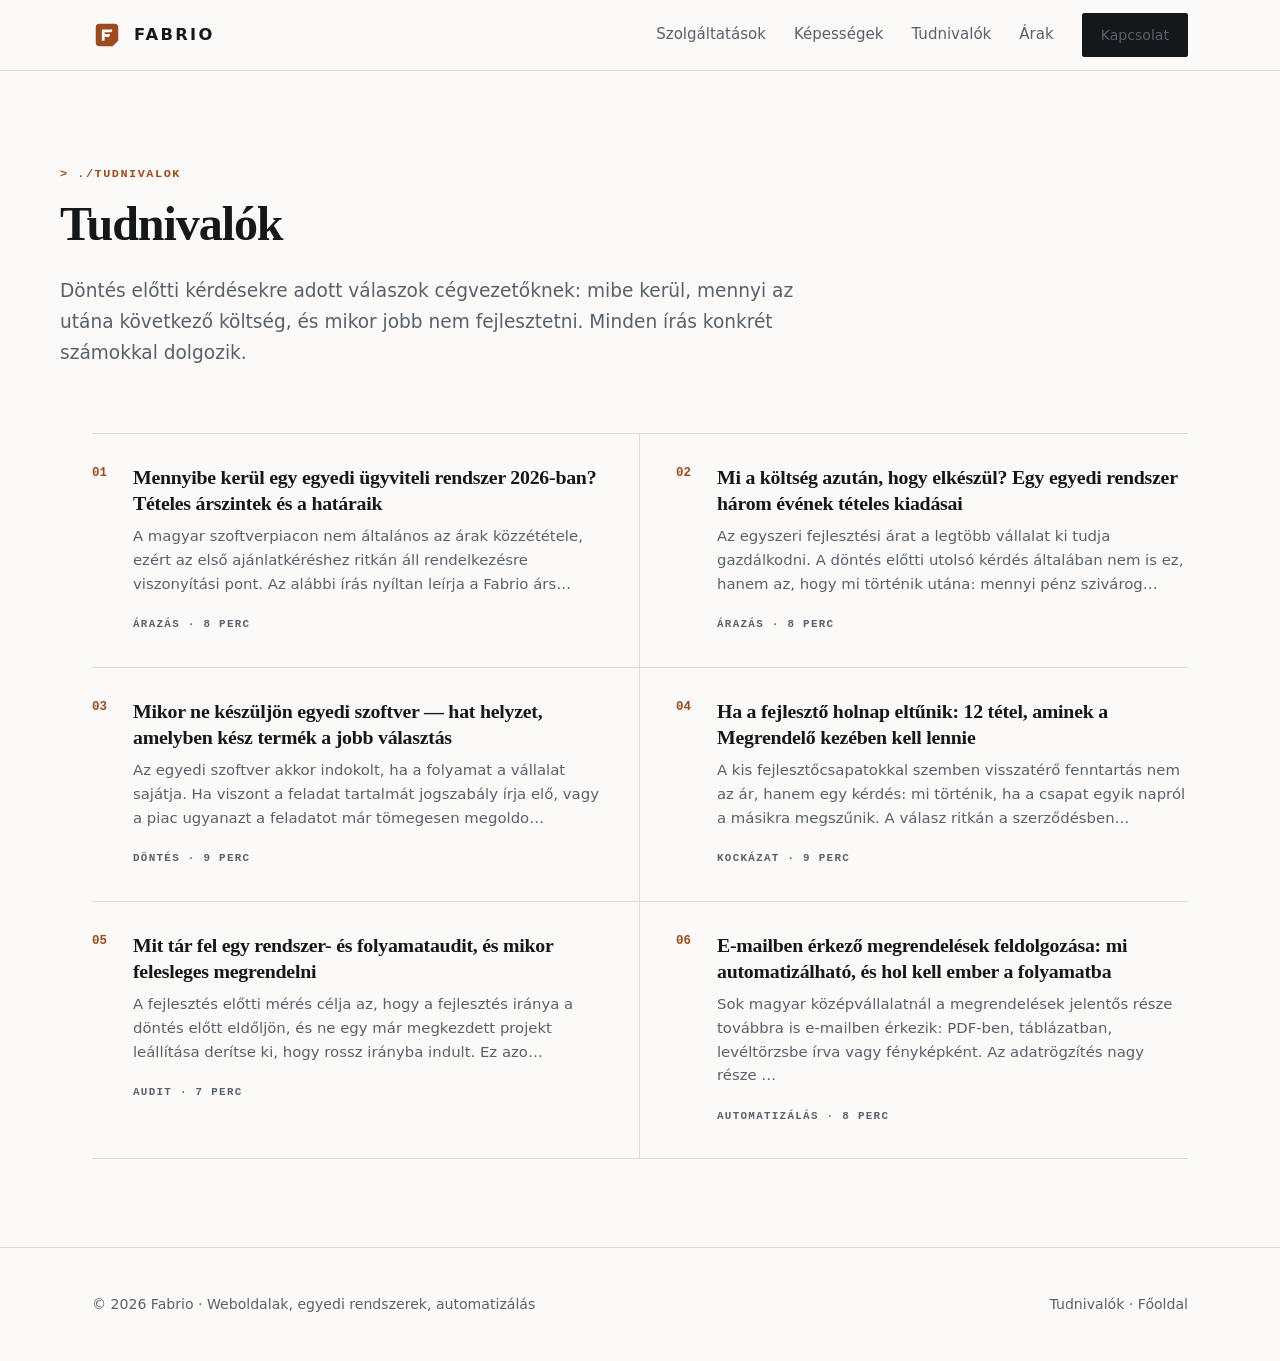
==== cikkek/index.html @ c20a2759 "Szakmai irasok -> Tudnivalok (nav, szekcio, listaoldal, 6 cikkoldal)" ====
<!doctype html>
<html lang="hu">
<head>
<meta charset="utf-8">
<meta name="viewport" content="width=device-width, initial-scale=1">
<meta name="robots" content="noindex, nofollow">
<title>Tudnivalók — Fabrio</title>
<meta name="description" content="Tudnivalók szoftverfejlesztésről cégvezetőknek: árszintek, üzemeltetési költség, mikor ne készüljön egyedi szoftver, felmérés, automatizálás.">
<link rel="stylesheet" href="cikk.css">
<link rel="icon" href="data:image/svg+xml,%3Csvg xmlns='http://www.w3.org/2000/svg' viewBox='0 0 64 64'%3E%3Cpath fill='%239C4A1E' fill-rule='evenodd' d='M16 8H48A8 8 0 0 1 56 16V44L44 56H16A8 8 0 0 1 8 48V16A8 8 0 0 1 16 8ZM21 20H43V23.6L40.6 26H27V30H38V33.6L35.6 36H27V44H21Z'/%3E%3C/svg%3E">
</head>
<body>
<a class="skip" href="#tartalom">Ugrás a tartalomra</a>
<header class="top">
  <div class="wrap tin">
    <a class="brand" href="../index.html"><svg class="mark" viewBox="0 0 64 64" aria-hidden="true"><path fill="#9C4A1E" fill-rule="evenodd" d="M16 8H48A8 8 0 0 1 56 16V44L44 56H16A8 8 0 0 1 8 48V16A8 8 0 0 1 16 8ZM21 20H43V23.6L40.6 26H27V30H38V33.6L35.6 36H27V44H21Z"/></svg><span class="bname">FABRIO</span></a>
    <nav class="navl">
      <a href="../index.html#szolgaltatasok">Szolgáltatások</a>
      <a href="../index.html#kepessegek">Képességek</a>
      <a href="index.html">Tudnivalók</a>
      <a href="../index.html#arak">Árak</a>
      <a class="btn" href="../index.html#kapcsolat">Kapcsolat</a>
    </nav>
  </div>
</header>
<main id="tartalom">
  <div class="wrap lhead">
    <div class="meta"><span>&gt; ./tudnivalok</span></div>
    <h1>Tudnivalók</h1>
    <p class="lede">Döntés előtti kérdésekre adott válaszok cégvezetőknek: mibe kerül, mennyi az utána következő költség, és mikor jobb nem fejlesztetni. Minden írás konkrét számokkal dolgozik.</p>
  </div>
  <div class="wrap"><div class="lgrid"><a class="lrow" href="egyedi-rendszer-ara.html"><span class="n">01</span><span><h2>Mennyibe kerül egy egyedi ügyviteli rendszer 2026-ban? Tételes árszintek és a határaik</h2><p>A magyar szoftverpiacon nem általános az árak közzététele, ezért az első ajánlatkéréshez ritkán áll rendelkezésre viszonyítási pont. Az alábbi írás nyíltan leírja a Fabrio árs…</p><span class="k">árazás · 8 perc</span></span></a><a class="lrow" href="uzemeltetesi-koltseg-tetelesen.html"><span class="n">02</span><span><h2>Mi a költség azután, hogy elkészül? Egy egyedi rendszer három évének tételes kiadásai</h2><p>Az egyszeri fejlesztési árat a legtöbb vállalat ki tudja gazdálkodni. A döntés előtti utolsó kérdés általában nem is ez, hanem az, hogy mi történik utána: mennyi pénz szivárog…</p><span class="k">árazás · 8 perc</span></span></a><a class="lrow" href="mikor-ne-keszuljon-egyedi-szoftver.html"><span class="n">03</span><span><h2>Mikor ne készüljön egyedi szoftver — hat helyzet, amelyben kész termék a jobb választás</h2><p>Az egyedi szoftver akkor indokolt, ha a folyamat a vállalat sajátja. Ha viszont a feladat tartalmát jogszabály írja elő, vagy a piac ugyanazt a feladatot már tömegesen megoldo…</p><span class="k">döntés · 9 perc</span></span></a><a class="lrow" href="atadando-hozzaferesek-listaja.html"><span class="n">04</span><span><h2>Ha a fejlesztő holnap eltűnik: 12 tétel, aminek a Megrendelő kezében kell lennie</h2><p>A kis fejlesztőcsapatokkal szemben visszatérő fenntartás nem az ár, hanem egy kérdés: mi történik, ha a csapat egyik napról a másikra megszűnik. A válasz ritkán a szerződésben…</p><span class="k">kockázat · 9 perc</span></span></a><a class="lrow" href="rendszer-es-folyamataudit-lepesei.html"><span class="n">05</span><span><h2>Mit tár fel egy rendszer- és folyamataudit, és mikor felesleges megrendelni</h2><p>A fejlesztés előtti mérés célja az, hogy a fejlesztés iránya a döntés előtt eldőljön, és ne egy már megkezdett projekt leállítása derítse ki, hogy rossz irányba indult. Ez azo…</p><span class="k">audit · 7 perc</span></span></a><a class="lrow" href="email-rendelesfeldolgozas-automatizalas.html"><span class="n">06</span><span><h2>E-mailben érkező megrendelések feldolgozása: mi automatizálható, és hol kell ember a folyamatba</h2><p>Sok magyar középvállalatnál a megrendelések jelentős része továbbra is e-mailben érkezik: PDF-ben, táblázatban, levéltörzsbe írva vagy fényképként. Az adatrögzítés nagy része …</p><span class="k">automatizálás · 8 perc</span></span></a></div></div>
</main>
<footer>
  <div class="wrap fin">
    <span>© 2026 Fabrio · Weboldalak, egyedi rendszerek, automatizálás</span>
    <span><a href="index.html">Tudnivalók</a> · <a href="../index.html">Főoldal</a></span>
  </div>
</footer>
</body>
</html>
---- cikkek/cikk.css ----
/* Fabrio — cikkoldalak stílusa. Ugyanaz a formanyelv, mint a főoldalon. */
:root{
  --paper:#FBFAF8; --paper2:#F3F0EA; --line:#E2DCD2;
  --ink:#14181B; --ink2:#20262B;
  --slate:#58616B; --paperdim:#E8E4DE; --slatedim:#A7ADB4;
  --copper:#9C4A1E; --copper2:#7C3A17; --ember:#E0905F; --coppersoft:#F6EBE3;
  --patina:#2E6B60; --patinasoft:#E6EFEC;
  --focus:#B4551F;
  --serif:ui-serif,"Iowan Old Style","Palatino Linotype",Palatino,"Book Antiqua",Georgia,"Times New Roman",serif;
  --sans:system-ui,-apple-system,"Segoe UI Variable Text","Segoe UI",Roboto,"Helvetica Neue",Arial,sans-serif;
  --mono:ui-monospace,"Cascadia Mono","SF Mono","Segoe UI Mono",Consolas,"Liberation Mono",monospace;
}
@media(prefers-color-scheme:dark){
  :root:not([data-theme="light"]){
    --paper:#14181B; --paper2:#1B2024; --line:#333B43;
    --ink:#E8E4DE; --slate:#A7ADB4; --copper:#E0905F; --copper2:#EFA878;
    --coppersoft:#241A14; --patina:#4E9C8C; --patinasoft:#16241F; --focus:#E0905F;
  }
  :root:not([data-theme="light"]) header.top{background:rgba(20,24,27,.93)}
}
*{margin:0;padding:0;box-sizing:border-box}
html{scroll-behavior:smooth;-webkit-text-size-adjust:100%}
body{background:var(--paper);color:var(--ink);font-family:var(--sans);
  font-size:17px;line-height:1.72;-webkit-font-smoothing:antialiased}
a{color:var(--copper)}
a:focus-visible,button:focus-visible{outline:2px solid var(--focus);outline-offset:2px;border-radius:2px}
.wrap{max-width:1160px;margin:0 auto;padding:0 32px}
.skip{position:absolute;left:-9999px}
.skip:focus{left:16px;top:12px;background:var(--ink);color:var(--paper);padding:10px 16px;z-index:99}

/* fejléc */
header.top{position:sticky;top:0;z-index:40;background:rgba(251,250,248,.93);
  backdrop-filter:blur(10px);border-bottom:1px solid var(--line)}
.tin{display:flex;align-items:center;justify-content:space-between;height:70px;gap:24px}
.brand{display:flex;align-items:center;gap:12px;text-decoration:none;color:inherit}
.mark{width:30px;height:30px;flex:none}
.bname{font:700 1.02rem/1 var(--sans);letter-spacing:.14em}
.navl{display:flex;gap:28px;align-items:center}
.navl a{color:var(--slate);text-decoration:none;font-size:.94rem;font-weight:500}
.navl a:hover{color:var(--ink)}
.navl .btn{padding:9px 18px;font-size:.88rem}
.btn{display:inline-block;background:var(--ink);color:var(--paper);text-decoration:none;
  padding:13px 26px;font-weight:600;font-size:.96rem;border:1px solid var(--ink);border-radius:2px}
.btn:hover{background:var(--copper);border-color:var(--copper)}
@media(max-width:820px){.navl a:not(.btn){display:none}}

/* cikkfej */
.chead{padding:64px 0 0;border-bottom:1px solid var(--line)}
.back{font:600 .8rem/1 var(--mono);color:var(--copper);text-decoration:none;letter-spacing:.04em}
.back:hover{text-decoration:underline}
.meta{display:flex;gap:14px;align-items:baseline;margin:26px 0 16px;
  font:600 .74rem/1 var(--mono);letter-spacing:.13em;text-transform:uppercase;color:var(--copper)}
.meta .dot{color:var(--line)}
.meta .rt{color:var(--slate);letter-spacing:.08em}
h1{font-family:var(--serif);font-weight:600;font-size:clamp(2rem,4.1vw,3rem);
  line-height:1.13;letter-spacing:-.022em;max-width:26ch}
.lede{font-size:1.16rem;color:var(--slate);max-width:64ch;margin:24px 0 56px;line-height:1.68}

/* törzs */
.body{display:grid;grid-template-columns:minmax(0,1fr) 250px;gap:72px;
  padding:60px 0 96px;align-items:start}
.art{max-width:70ch;min-width:0}
.art h2{font-family:var(--serif);font-weight:600;font-size:1.62rem;line-height:1.25;
  letter-spacing:-.015em;margin:52px 0 20px;scroll-margin-top:92px}
.art h2:first-child{margin-top:0}
.art p{margin-bottom:20px}
.art ul{list-style:none;margin:24px 0 28px;padding:0}
.art ul li{padding-left:26px;position:relative;margin-bottom:13px;color:var(--slate)}
.art ul li::before{content:"";position:absolute;left:0;top:.72em;width:11px;height:1px;background:var(--copper)}
.art table{width:100%;border-collapse:collapse;margin:28px 0 32px;font-size:.94rem}
.art th{text-align:left;font:600 .72rem/1.4 var(--mono);letter-spacing:.1em;text-transform:uppercase;
  color:var(--copper);padding:0 14px 11px 0;border-bottom:1px solid var(--line);vertical-align:bottom}
.art td{padding:13px 14px 13px 0;border-bottom:1px solid var(--line);color:var(--slate);vertical-align:top}
.art td:first-child{color:var(--ink);font-weight:600}
.tscroll{overflow-x:auto}
.zar{margin-top:52px;padding:28px 30px;background:var(--coppersoft);
  border-left:3px solid var(--copper);border-radius:2px}
.zar p{margin:0;color:var(--ink)}

/* oldalsáv */
.side{position:sticky;top:98px;font-size:.9rem}
.side h3{font:600 .72rem/1 var(--mono);letter-spacing:.13em;text-transform:uppercase;
  color:var(--slate);margin-bottom:16px}
.toc{list-style:none;border-left:1px solid var(--line)}
.toc a{display:block;padding:8px 0 8px 16px;color:var(--slate);text-decoration:none;
  line-height:1.45;border-left:2px solid transparent;margin-left:-1px}
.toc a:hover{color:var(--ink);border-left-color:var(--copper)}
@media(max-width:980px){
  .body{grid-template-columns:1fr;gap:0;padding-top:44px}
  .side{display:none}
}

/* további cikkek */
.more{background:var(--paper2);border-top:1px solid var(--line);padding:72px 0}
.more h2{font-family:var(--serif);font-weight:600;font-size:1.5rem;margin-bottom:28px}
.mgrid{display:grid;grid-template-columns:repeat(3,1fr);gap:22px}
.mcard{background:var(--paper);border:1px solid var(--line);border-radius:2px;
  padding:24px 22px;text-decoration:none;color:inherit;display:block;transition:border-color .16s}
.mcard:hover{border-color:var(--copper)}
.mcard .k{font:600 .68rem/1 var(--mono);letter-spacing:.12em;text-transform:uppercase;color:var(--copper)}
.mcard h3{font-size:1.02rem;margin:11px 0 8px;line-height:1.38;letter-spacing:-.01em}
.mcard p{font-size:.88rem;color:var(--slate);line-height:1.55}
@media(max-width:860px){.mgrid{grid-template-columns:1fr}}

/* lábléc */
footer{border-top:1px solid var(--line);padding:44px 0;color:var(--slate);font-size:.88rem}
.fin{display:flex;justify-content:space-between;gap:24px;flex-wrap:wrap;align-items:center}
footer a{color:var(--slate);text-decoration:none}
footer a:hover{color:var(--ink)}

/* listaoldal */
.lhead{padding:72px 0 8px}
.lgrid{display:grid;grid-template-columns:repeat(2,1fr);gap:0;padding-bottom:88px;border-top:1px solid var(--line)}
.lrow{display:grid;grid-template-columns:auto 1fr;gap:26px;padding:30px 0;
  border-bottom:1px solid var(--line);text-decoration:none;color:inherit;align-items:start}
.lrow:nth-child(odd){padding-right:36px;border-right:1px solid var(--line)}
.lrow:nth-child(even){padding-left:36px}
.lrow .n{font:600 .78rem/1.6 var(--mono);color:var(--copper)}
.lrow h2{font-family:var(--serif);font-weight:600;font-size:1.24rem;line-height:1.32;
  letter-spacing:-.012em;margin-bottom:9px}
.lrow:hover h2{color:var(--copper)}
.lrow p{font-size:.93rem;color:var(--slate);line-height:1.6;margin-bottom:11px}
.lrow .k{font:600 .68rem/1 var(--mono);letter-spacing:.12em;text-transform:uppercase;color:var(--slate)}
@media(max-width:900px){
  .lgrid{grid-template-columns:1fr}
  .lrow:nth-child(odd){padding-right:0;border-right:0}
  .lrow:nth-child(even){padding-left:0}
}
@media(max-width:560px){
  .wrap{padding:0 20px}
  .body{padding-bottom:64px}
  .art h2{font-size:1.42rem;margin-top:40px}
}
@media(prefers-reduced-motion:reduce){html{scroll-behavior:auto}*{transition:none!important}}
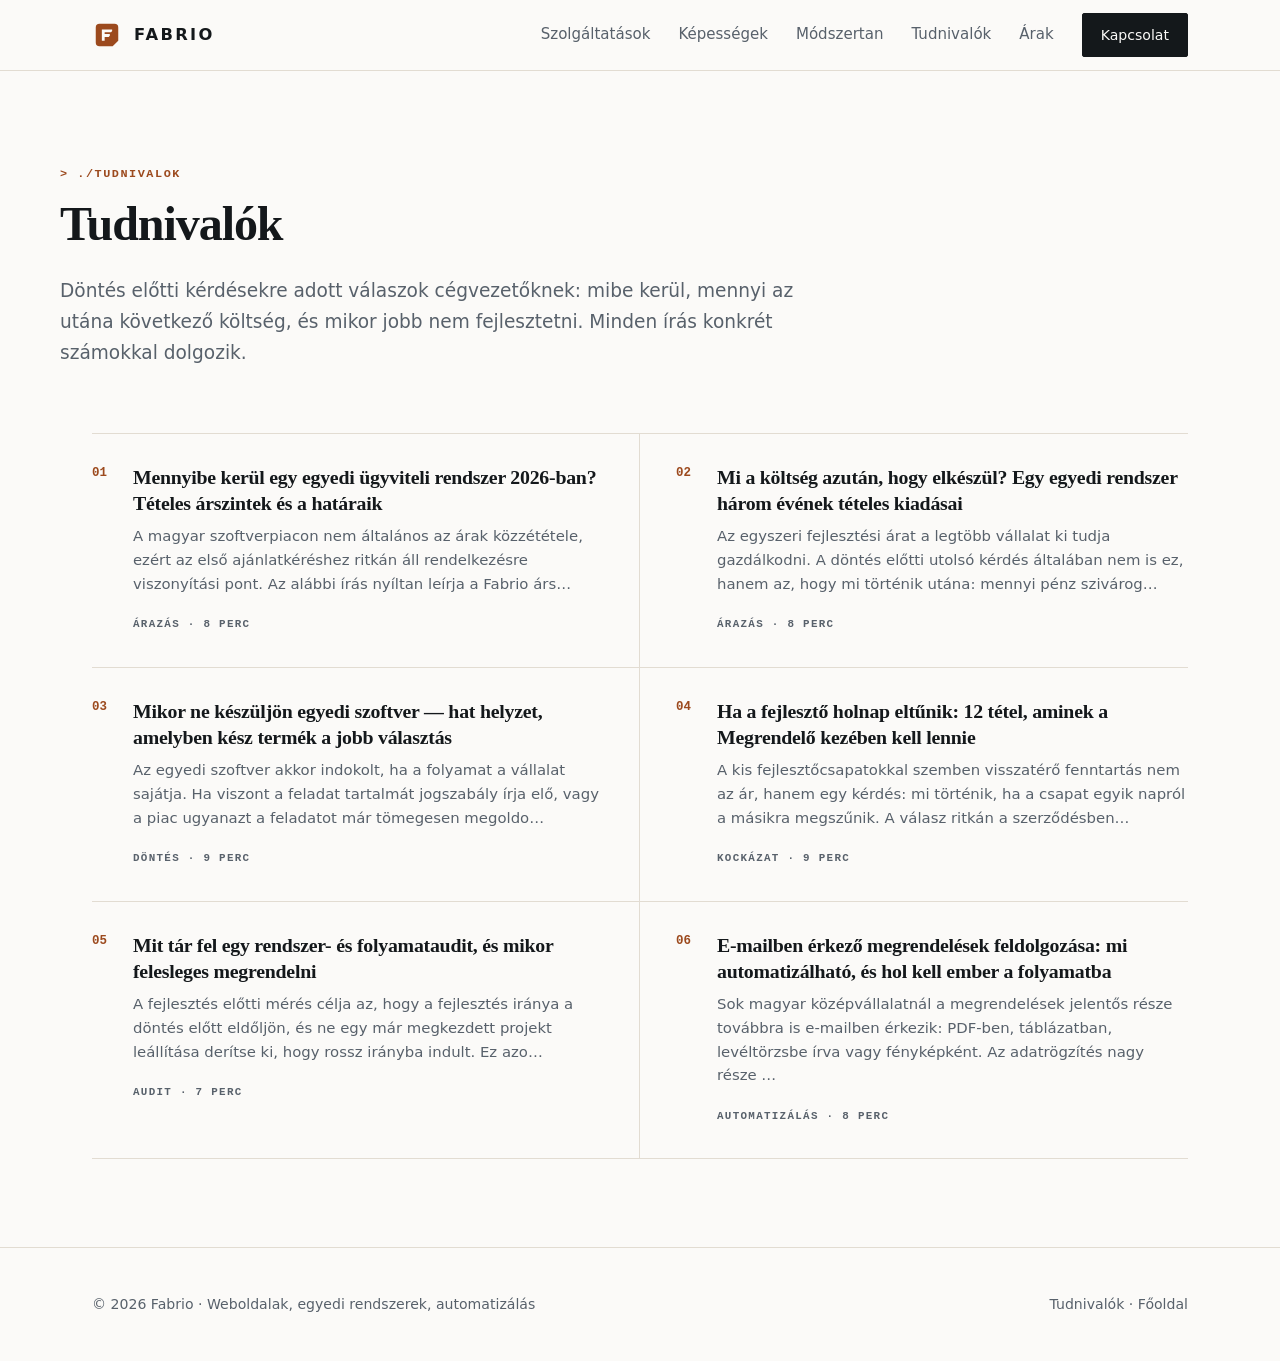
==== commit 77de093f: "Teljes atvizsgalas es hibajavitas JAVITOTT HIBAK 1) Kapcsolat-gomb a cikkoldalakon: a .navl a{color:" ====
--- a/cikkek/index.html
+++ b/cikkek/index.html
@@ -1,10 +1,16 @@
 <!doctype html>
 <html lang="hu">
 <head>
+<script>document.documentElement.className+=' janim';</script>
 <meta charset="utf-8">
 <meta name="viewport" content="width=device-width, initial-scale=1">
 <meta name="robots" content="noindex, nofollow">
 <title>Tudnivalók — Fabrio</title>
+<meta property="og:type" content="website">
+<meta property="og:title" content="Tudnivalók — Fabrio">
+<meta property="og:locale" content="hu_HU">
+<meta property="og:image" content="https://lomposlajos.github.io/fabrio-web/megosztas.png">
+<meta name="twitter:card" content="summary_large_image">
 <meta name="description" content="Tudnivalók szoftverfejlesztésről cégvezetőknek: árszintek, üzemeltetési költség, mikor ne készüljön egyedi szoftver, felmérés, automatizálás.">
 <link rel="stylesheet" href="cikk.css">
 <link rel="icon" href="data:image/svg+xml,%3Csvg xmlns='http://www.w3.org/2000/svg' viewBox='0 0 64 64'%3E%3Cpath fill='%239C4A1E' fill-rule='evenodd' d='M16 8H48A8 8 0 0 1 56 16V44L44 56H16A8 8 0 0 1 8 48V16A8 8 0 0 1 16 8ZM21 20H43V23.6L40.6 26H27V30H38V33.6L35.6 36H27V44H21Z'/%3E%3C/svg%3E">
@@ -14,9 +20,15 @@
 <header class="top">
   <div class="wrap tin">
     <a class="brand" href="../index.html"><svg class="mark" viewBox="0 0 64 64" aria-hidden="true"><path fill="#9C4A1E" fill-rule="evenodd" d="M16 8H48A8 8 0 0 1 56 16V44L44 56H16A8 8 0 0 1 8 48V16A8 8 0 0 1 16 8ZM21 20H43V23.6L40.6 26H27V30H38V33.6L35.6 36H27V44H21Z"/></svg><span class="bname">FABRIO</span></a>
-    <nav class="navl">
+    <button class="menugomb" id="menugomb" type="button"
+            aria-expanded="false" aria-controls="fomenu" aria-label="Menü megnyitása">
+      <svg class="h" viewBox="0 0 24 24" aria-hidden="true"><path d="M4 7h16M4 12h16M4 17h16"/></svg>
+      <svg class="x" viewBox="0 0 24 24" aria-hidden="true"><path d="M6 6l12 12M18 6L6 18"/></svg>
+    </button>
+    <nav class="navl" id="fomenu">
       <a href="../index.html#szolgaltatasok">Szolgáltatások</a>
       <a href="../index.html#kepessegek">Képességek</a>
+      <a href="../index.html#folyamat">Módszertan</a>
       <a href="index.html">Tudnivalók</a>
       <a href="../index.html#arak">Árak</a>
       <a class="btn" href="../index.html#kapcsolat">Kapcsolat</a>
@@ -37,5 +49,20 @@
     <span><a href="index.html">Tudnivalók</a> · <a href="../index.html">Főoldal</a></span>
   </div>
 </footer>
+<script>
+(function(){
+  var g=document.getElementById('menugomb'), n=document.getElementById('fomenu');
+  if(!g||!n) return;
+  function allit(ny){ n.classList.toggle('nyit',ny); g.setAttribute('aria-expanded',ny?'true':'false');
+    g.setAttribute('aria-label',ny?'Menü bezárása':'Menü megnyitása'); }
+  g.addEventListener('click',function(e){ e.stopPropagation(); allit(!n.classList.contains('nyit')); });
+  n.addEventListener('click',function(e){ if(e.target.closest('a')) allit(false); });
+  document.addEventListener('click',function(e){
+    if(n.classList.contains('nyit') && !n.contains(e.target) && !g.contains(e.target)) allit(false); });
+  document.addEventListener('keydown',function(e){
+    if(e.key==='Escape' && n.classList.contains('nyit')){ allit(false); g.focus(); } });
+  addEventListener('resize',function(){ if(innerWidth>1020) allit(false); });
+})();
+</script>
 </body>
 </html>
--- a/cikkek/cikk.css
+++ b/cikkek/cikk.css
@@ -17,6 +17,10 @@
     --coppersoft:#241A14; --patina:#4E9C8C; --patinasoft:#16241F; --focus:#E0905F;
   }
   :root:not([data-theme="light"]) header.top{background:rgba(20,24,27,.93)}
+  :root:not([data-theme="light"]) .btn,
+  :root:not([data-theme="light"]) .navl .btn{background:var(--ink);color:#14181B;border-color:var(--ink)}
+  :root:not([data-theme="light"]) .btn:hover,
+  :root:not([data-theme="light"]) .navl .btn:hover{background:var(--copper);border-color:var(--copper);color:#14181B}
 }
 *{margin:0;padding:0;box-sizing:border-box}
 html{scroll-behavior:smooth;-webkit-text-size-adjust:100%}
@@ -38,11 +42,40 @@
 .navl{display:flex;gap:28px;align-items:center}
 .navl a{color:var(--slate);text-decoration:none;font-size:.94rem;font-weight:500}
 .navl a:hover{color:var(--ink)}
-.navl .btn{padding:9px 18px;font-size:.88rem}
+/* A .navl a{color:slate} specifikusabb volt a .btn{color:paper}-nel, ezert a
+   gomb szovege szurke lett a sotet kitoltesen (2,84:1). Explicit felulirás. */
+.navl .btn{padding:9px 18px;font-size:.88rem;color:var(--paper)}
+.navl .btn:hover{color:var(--paper);background:var(--copper);border-color:var(--copper)}
 .btn{display:inline-block;background:var(--ink);color:var(--paper);text-decoration:none;
   padding:13px 26px;font-weight:600;font-size:.96rem;border:1px solid var(--ink);border-radius:2px}
 .btn:hover{background:var(--copper);border-color:var(--copper)}
-@media(max-width:820px){.navl a:not(.btn){display:none}}
+/* ---- mobil navigacio ----
+   Korabban 820px alatt a menupontok eltuntek, es semmi nem lepett a helyukbe:
+   telefonon nem lehetett navigalni. Progressziv fejlesztes: a gomb csak akkor
+   jelenik meg, ha a .janim osztaly beallt (fejlec-szkript). */
+.menugomb{display:none;background:none;border:1px solid var(--line);color:var(--ink);
+  width:44px;height:44px;place-items:center;cursor:pointer;padding:0;border-radius:2px}
+.menugomb:hover{border-color:var(--copper);color:var(--copper)}
+.menugomb svg{width:20px;height:20px;stroke:currentColor;fill:none;stroke-width:1.7;stroke-linecap:round}
+.menugomb .x{display:none}
+.menugomb[aria-expanded="true"] .x{display:block}
+.menugomb[aria-expanded="true"] .h{display:none}
+@media(max-width:1020px){
+  .janim .menugomb{display:grid}
+  .navl{flex-wrap:wrap;gap:12px 18px;justify-content:flex-end}
+  .janim .navl{
+    position:absolute;top:100%;left:0;right:0;flex-direction:column;align-items:stretch;
+    gap:0;padding:6px 0 12px;background:var(--paper);border-bottom:1px solid var(--line);
+    box-shadow:0 18px 38px -22px rgba(20,24,27,.3);max-height:calc(100vh - 76px);overflow-y:auto;
+    opacity:0;visibility:hidden;transform:translateY(-6px);
+    transition:opacity .18s ease,transform .18s ease,visibility .18s}
+  .janim .navl.nyit{opacity:1;visibility:visible;transform:none}
+  .janim .navl a{padding:14px 24px;font-size:1.02rem;border-bottom:1px solid var(--line)}
+  .janim .navl a:last-of-type{border-bottom:0}
+  .janim .navl .btn{margin:14px 24px 2px;text-align:center;border-bottom:0}
+  header.top .tin{position:relative}
+}
+@media(prefers-reduced-motion:reduce){.janim .navl{transition:none}}
 
 /* cikkfej */
 .chead{padding:64px 0 0;border-bottom:1px solid var(--line)}
@@ -132,3 +165,21 @@
   .art h2{font-size:1.42rem;margin-top:40px}
 }
 @media(prefers-reduced-motion:reduce){html{scroll-behavior:auto}*{transition:none!important}}
+
+/* ===== NYOMTATAS ================================================ */
+@media print{
+  header.top,.menugomb,.more,.side{display:none!important}
+  body{background:#fff;color:#000;font-size:11pt;line-height:1.5}
+  .wrap{max-width:none;padding:0 12mm}
+  .chead{padding:6mm 0 0;border-bottom:1pt solid #ccc}
+  .body{display:block;padding:8mm 0}
+  .art{max-width:none}
+  h1{font-size:22pt}
+  .lede{font-size:12pt;color:#333;margin-bottom:8mm}
+  .art h2{font-size:14pt;break-after:avoid;margin-top:8mm}
+  .art p,.art li{color:#000}
+  .art table,.art ul,.zar{break-inside:avoid}
+  .zar{background:#f5f5f5!important;border-left:2pt solid #999}
+  .back,.meta{display:none}
+  footer{border-top:1pt solid #ccc;font-size:9pt}
+}
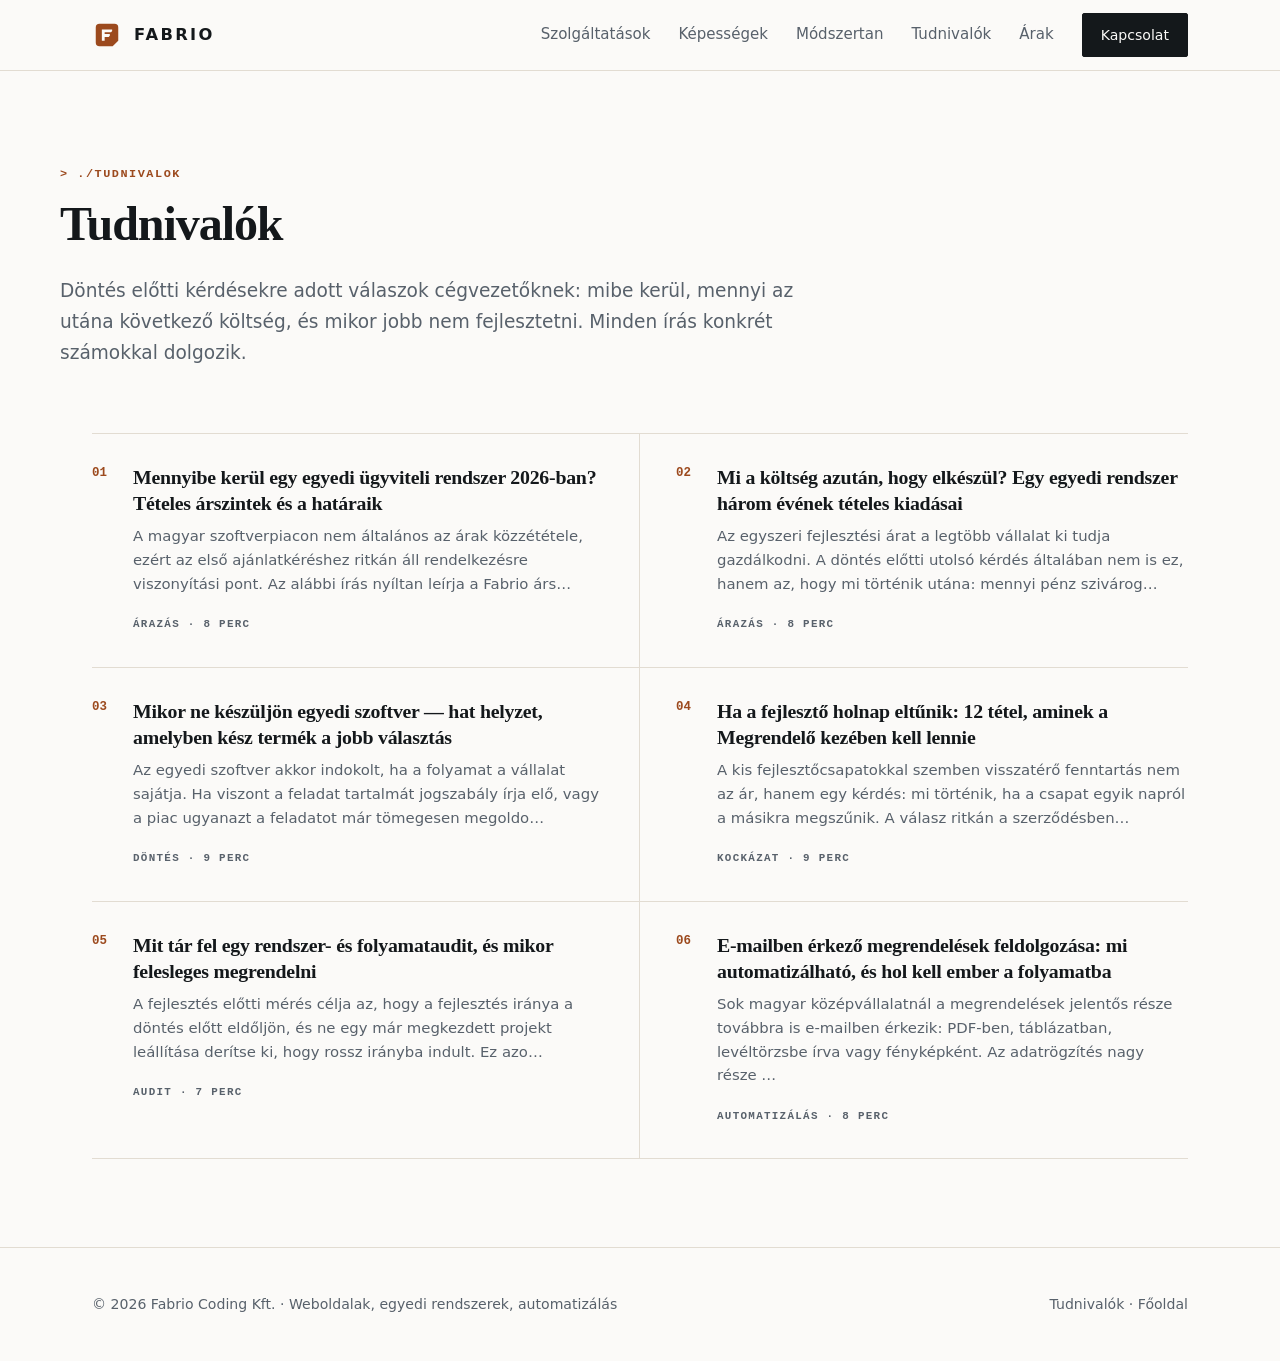
==== commit a5cffb81: "Ceges e-mail cim a lapon, halott CTA javitva - info@fabrio.hu bekotve: hero alatti zaro CTA (mailto " ====
--- a/cikkek/index.html
+++ b/cikkek/index.html
@@ -9,6 +9,7 @@
 <meta property="og:type" content="website">
 <meta property="og:title" content="Tudnivalók — Fabrio">
 <meta property="og:locale" content="hu_HU">
+<meta property="og:url" content="https://lomposlajos.github.io/fabrio-web/cikkek/">
 <meta property="og:image" content="https://lomposlajos.github.io/fabrio-web/megosztas.png">
 <meta name="twitter:card" content="summary_large_image">
 <meta name="description" content="Tudnivalók szoftverfejlesztésről cégvezetőknek: árszintek, üzemeltetési költség, mikor ne készüljön egyedi szoftver, felmérés, automatizálás.">
@@ -45,7 +46,7 @@
 </main>
 <footer>
   <div class="wrap fin">
-    <span>© 2026 Fabrio · Weboldalak, egyedi rendszerek, automatizálás</span>
+    <span>© 2026 Fabrio Coding Kft. · Weboldalak, egyedi rendszerek, automatizálás</span>
     <span><a href="index.html">Tudnivalók</a> · <a href="../index.html">Főoldal</a></span>
   </div>
 </footer>
--- a/cikkek/cikk.css
+++ b/cikkek/cikk.css
@@ -98,8 +98,11 @@
 .art h2:first-child{margin-top:0}
 .art p{margin-bottom:20px}
 .art ul{list-style:none;margin:24px 0 28px;padding:0}
-.art ul li{padding-left:26px;position:relative;margin-bottom:13px;color:var(--slate)}
-.art ul li::before{content:"";position:absolute;left:0;top:.72em;width:11px;height:1px;background:var(--copper)}
+/* Egyseges jelolo a fooldallal: pontos negyzet, flex-igazitassal.
+   A korabbi 11px-es, 1px magas vonalka mereteben es magassagaban is
+   eltert a tobbi listatol, es kepernyosuruségtol fuggoen valtozott. */
+.art ul li{display:flex;gap:11px;margin-bottom:13px;color:var(--slate)}
+.art ul li::before{content:"";flex:none;width:4px;height:4px;margin-top:.62em;background:var(--copper)}
 .art table{width:100%;border-collapse:collapse;margin:28px 0 32px;font-size:.94rem}
 .art th{text-align:left;font:600 .72rem/1.4 var(--mono);letter-spacing:.1em;text-transform:uppercase;
   color:var(--copper);padding:0 14px 11px 0;border-bottom:1px solid var(--line);vertical-align:bottom}
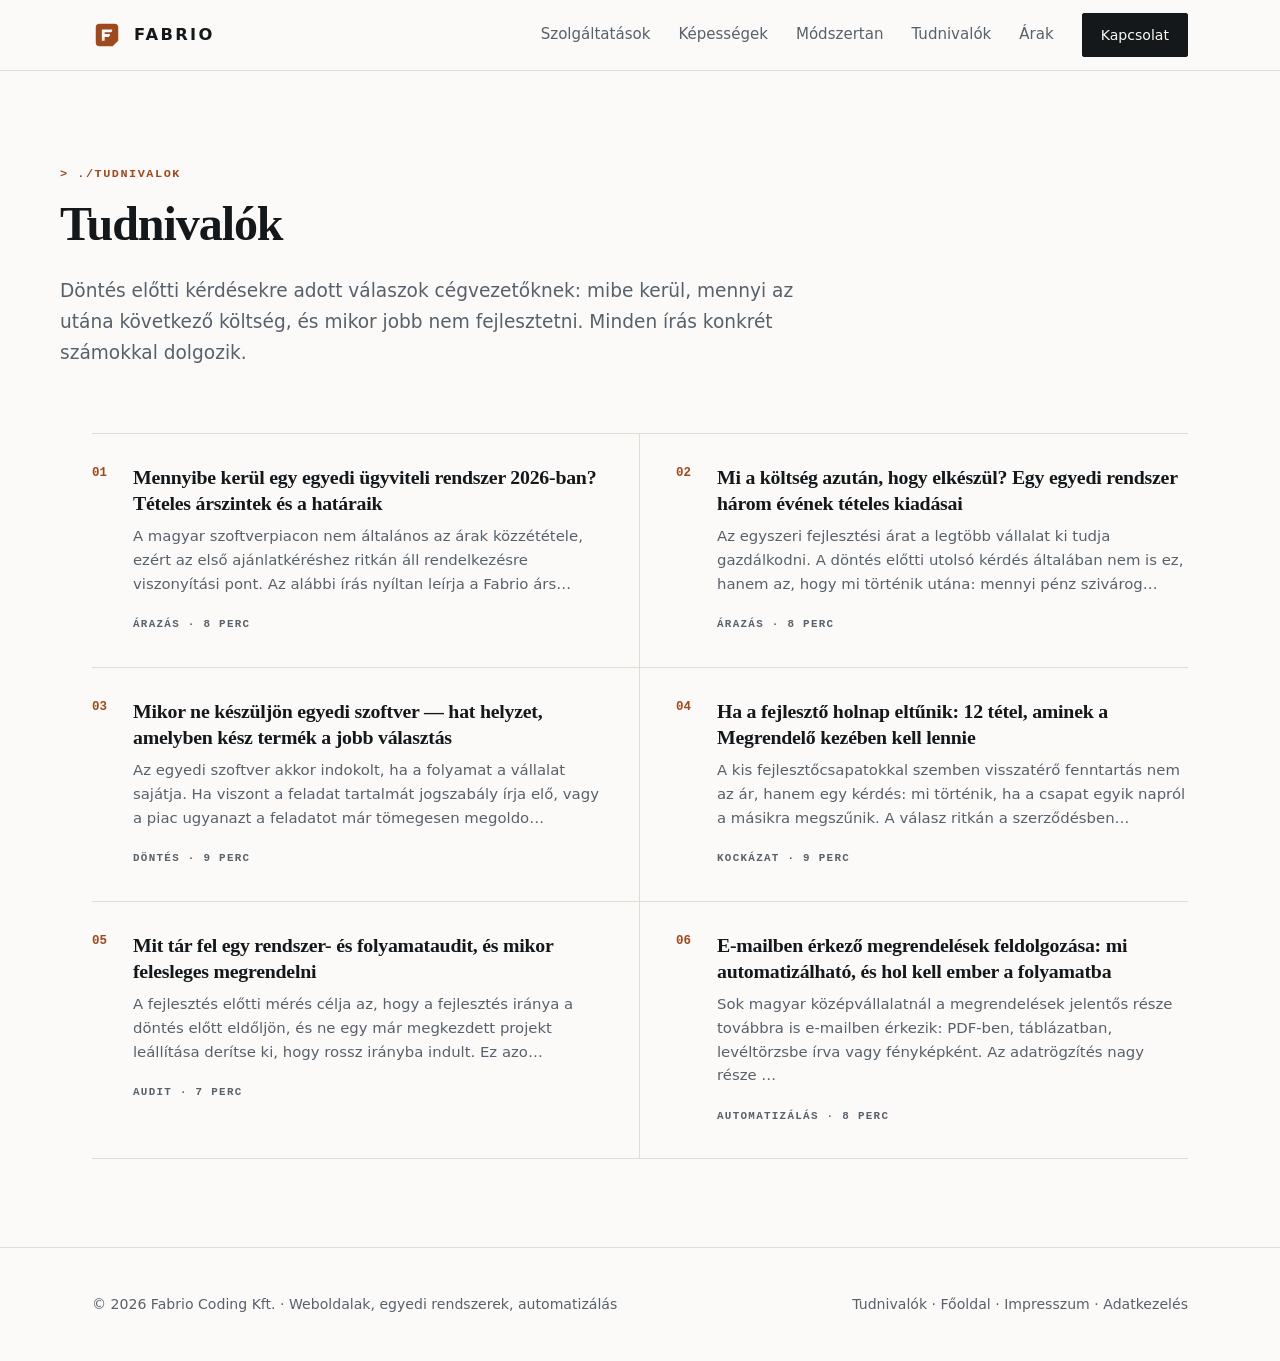
==== commit ee106bf2: "Impresszum + adatkezelesi tajekoztato, noindex leveve - impresszum.html: Ekertv. 4. § szerinti szolg" ====
--- a/cikkek/index.html
+++ b/cikkek/index.html
@@ -4,13 +4,13 @@
 <script>document.documentElement.className+=' janim';</script>
 <meta charset="utf-8">
 <meta name="viewport" content="width=device-width, initial-scale=1">
-<meta name="robots" content="noindex, nofollow">
 <title>Tudnivalók — Fabrio</title>
+<link rel="canonical" href="https://fabrio.hu/cikkek/">
 <meta property="og:type" content="website">
 <meta property="og:title" content="Tudnivalók — Fabrio">
 <meta property="og:locale" content="hu_HU">
-<meta property="og:url" content="https://lomposlajos.github.io/fabrio-web/cikkek/">
-<meta property="og:image" content="https://lomposlajos.github.io/fabrio-web/megosztas.png">
+<meta property="og:url" content="https://fabrio.hu/cikkek/">
+<meta property="og:image" content="https://fabrio.hu/megosztas.png">
 <meta name="twitter:card" content="summary_large_image">
 <meta name="description" content="Tudnivalók szoftverfejlesztésről cégvezetőknek: árszintek, üzemeltetési költség, mikor ne készüljön egyedi szoftver, felmérés, automatizálás.">
 <link rel="stylesheet" href="cikk.css">
@@ -47,7 +47,7 @@
 <footer>
   <div class="wrap fin">
     <span>© 2026 Fabrio Coding Kft. · Weboldalak, egyedi rendszerek, automatizálás</span>
-    <span><a href="index.html">Tudnivalók</a> · <a href="../index.html">Főoldal</a></span>
+    <span><a href="index.html">Tudnivalók</a> · <a href="../index.html">Főoldal</a> · <a href="../impresszum.html">Impresszum</a> · <a href="../adatkezeles.html">Adatkezelés</a></span>
   </div>
 </footer>
 <script>
--- a/cikkek/cikk.css
+++ b/cikkek/cikk.css
@@ -93,6 +93,14 @@
 .body{display:grid;grid-template-columns:minmax(0,1fr) 250px;gap:72px;
   padding:60px 0 96px;align-items:start}
 .art{max-width:70ch;min-width:0}
+
+/* Jogi lapok (impresszum, adatkezeles): nincs oldalso tartalomjegyzek,
+   ezert egy hasab. A fuggoleges terkoz azonos a cikkekevel. */
+.jogi{padding:60px 0 96px}
+.jogi .art{max-width:74ch}
+.jogi .art table{margin:22px 0 34px}
+.jogi .art td:first-child{width:34%;white-space:normal}
+@media(max-width:560px){.jogi .art td:first-child{width:42%}}
 .art h2{font-family:var(--serif);font-weight:600;font-size:1.62rem;line-height:1.25;
   letter-spacing:-.015em;margin:52px 0 20px;scroll-margin-top:92px}
 .art h2:first-child{margin-top:0}
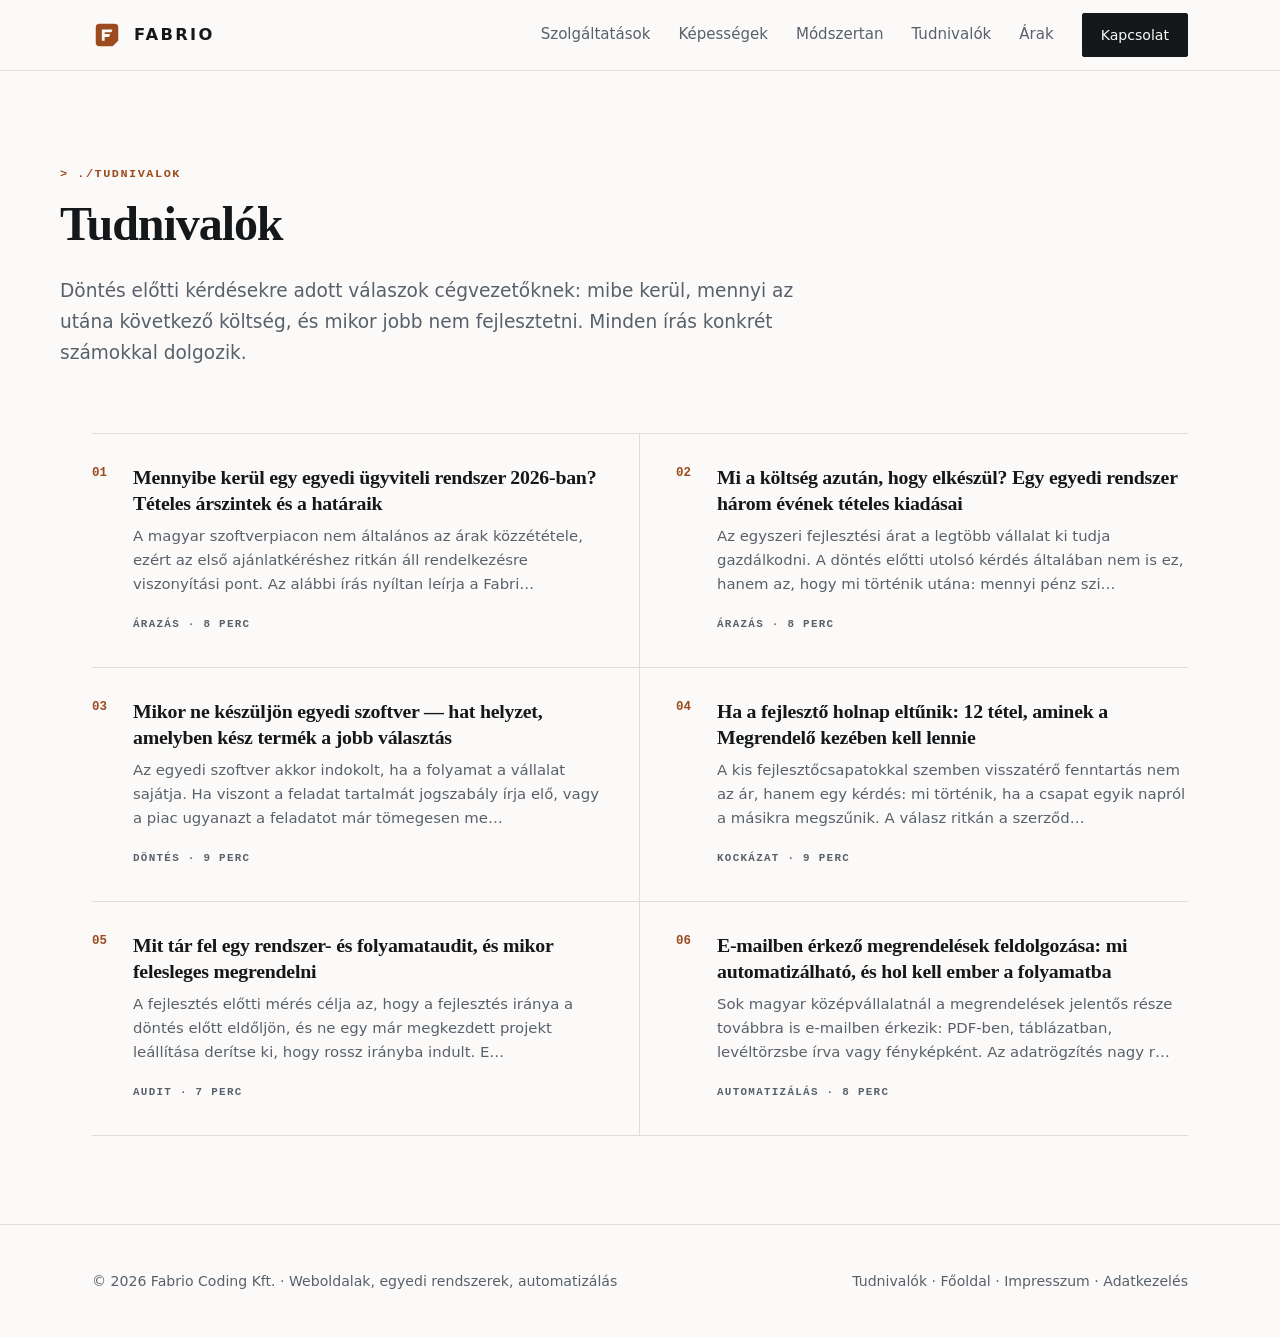
==== commit 3504fa1c: "Suti nelkuli hirdetes-koveto, masolhato e-mail cim, kapcsolati sav a cikkeken Elokeszites a Google A" ====
--- a/cikkek/index.html
+++ b/cikkek/index.html
@@ -6,15 +6,64 @@
 <meta name="viewport" content="width=device-width, initial-scale=1">
 <title>Tudnivalók — Fabrio</title>
 <link rel="canonical" href="https://fabrio.hu/cikkek/">
+<meta name="description" content="Döntés előtti kérdésekre adott válaszok cégvezetőknek: mibe kerül, mennyi az utána következő költség, és mikor jobb nem fejlesztetni. Minden írás konkrét számokkal dolgozik.">
 <meta property="og:type" content="website">
 <meta property="og:title" content="Tudnivalók — Fabrio">
+<meta property="og:description" content="Döntés előtti kérdésekre adott válaszok cégvezetőknek, konkrét számokkal.">
 <meta property="og:locale" content="hu_HU">
 <meta property="og:url" content="https://fabrio.hu/cikkek/">
 <meta property="og:image" content="https://fabrio.hu/megosztas.png">
+<meta property="og:image:width" content="1200">
+<meta property="og:image:height" content="630">
 <meta name="twitter:card" content="summary_large_image">
-<meta name="description" content="Tudnivalók szoftverfejlesztésről cégvezetőknek: árszintek, üzemeltetési költség, mikor ne készüljön egyedi szoftver, felmérés, automatizálás.">
+<meta name="twitter:image" content="https://fabrio.hu/megosztas.png">
 <link rel="stylesheet" href="cikk.css">
 <link rel="icon" href="data:image/svg+xml,%3Csvg xmlns='http://www.w3.org/2000/svg' viewBox='0 0 64 64'%3E%3Cpath fill='%239C4A1E' fill-rule='evenodd' d='M16 8H48A8 8 0 0 1 56 16V44L44 56H16A8 8 0 0 1 8 48V16A8 8 0 0 1 16 8ZM21 20H43V23.6L40.6 26H27V30H38V33.6L35.6 36H27V44H21Z'/%3E%3C/svg%3E">
+<script type="application/ld+json">
+{
+  "@context": "https://schema.org",
+  "@type": "ItemList",
+  "name": "Tudnivalók — szakmai írások",
+  "itemListElement": [
+    {
+      "@type": "ListItem",
+      "position": 1,
+      "url": "https://fabrio.hu/cikkek/egyedi-rendszer-ara.html",
+      "name": "Mennyibe kerül egy egyedi ügyviteli rendszer 2026-ban? Tételes árszintek és a határaik"
+    },
+    {
+      "@type": "ListItem",
+      "position": 2,
+      "url": "https://fabrio.hu/cikkek/uzemeltetesi-koltseg-tetelesen.html",
+      "name": "Mi a költség azután, hogy elkészül? Egy egyedi rendszer három évének tételes kiadásai"
+    },
+    {
+      "@type": "ListItem",
+      "position": 3,
+      "url": "https://fabrio.hu/cikkek/mikor-ne-keszuljon-egyedi-szoftver.html",
+      "name": "Mikor ne készüljön egyedi szoftver — hat helyzet, amelyben kész termék a jobb választás"
+    },
+    {
+      "@type": "ListItem",
+      "position": 4,
+      "url": "https://fabrio.hu/cikkek/atadando-hozzaferesek-listaja.html",
+      "name": "Ha a fejlesztő holnap eltűnik: 12 tétel, aminek a Megrendelő kezében kell lennie"
+    },
+    {
+      "@type": "ListItem",
+      "position": 5,
+      "url": "https://fabrio.hu/cikkek/rendszer-es-folyamataudit-lepesei.html",
+      "name": "Mit tár fel egy rendszer- és folyamataudit, és mikor felesleges megrendelni"
+    },
+    {
+      "@type": "ListItem",
+      "position": 6,
+      "url": "https://fabrio.hu/cikkek/email-rendelesfeldolgozas-automatizalas.html",
+      "name": "E-mailben érkező megrendelések feldolgozása: mi automatizálható, és hol kell ember a folyamatba"
+    }
+  ]
+}
+</script>
 </head>
 <body>
 <a class="skip" href="#tartalom">Ugrás a tartalomra</a>
@@ -42,8 +91,34 @@
     <h1>Tudnivalók</h1>
     <p class="lede">Döntés előtti kérdésekre adott válaszok cégvezetőknek: mibe kerül, mennyi az utána következő költség, és mikor jobb nem fejlesztetni. Minden írás konkrét számokkal dolgozik.</p>
   </div>
-  <div class="wrap"><div class="lgrid"><a class="lrow" href="egyedi-rendszer-ara.html"><span class="n">01</span><span><h2>Mennyibe kerül egy egyedi ügyviteli rendszer 2026-ban? Tételes árszintek és a határaik</h2><p>A magyar szoftverpiacon nem általános az árak közzététele, ezért az első ajánlatkéréshez ritkán áll rendelkezésre viszonyítási pont. Az alábbi írás nyíltan leírja a Fabrio árs…</p><span class="k">árazás · 8 perc</span></span></a><a class="lrow" href="uzemeltetesi-koltseg-tetelesen.html"><span class="n">02</span><span><h2>Mi a költség azután, hogy elkészül? Egy egyedi rendszer három évének tételes kiadásai</h2><p>Az egyszeri fejlesztési árat a legtöbb vállalat ki tudja gazdálkodni. A döntés előtti utolsó kérdés általában nem is ez, hanem az, hogy mi történik utána: mennyi pénz szivárog…</p><span class="k">árazás · 8 perc</span></span></a><a class="lrow" href="mikor-ne-keszuljon-egyedi-szoftver.html"><span class="n">03</span><span><h2>Mikor ne készüljön egyedi szoftver — hat helyzet, amelyben kész termék a jobb választás</h2><p>Az egyedi szoftver akkor indokolt, ha a folyamat a vállalat sajátja. Ha viszont a feladat tartalmát jogszabály írja elő, vagy a piac ugyanazt a feladatot már tömegesen megoldo…</p><span class="k">döntés · 9 perc</span></span></a><a class="lrow" href="atadando-hozzaferesek-listaja.html"><span class="n">04</span><span><h2>Ha a fejlesztő holnap eltűnik: 12 tétel, aminek a Megrendelő kezében kell lennie</h2><p>A kis fejlesztőcsapatokkal szemben visszatérő fenntartás nem az ár, hanem egy kérdés: mi történik, ha a csapat egyik napról a másikra megszűnik. A válasz ritkán a szerződésben…</p><span class="k">kockázat · 9 perc</span></span></a><a class="lrow" href="rendszer-es-folyamataudit-lepesei.html"><span class="n">05</span><span><h2>Mit tár fel egy rendszer- és folyamataudit, és mikor felesleges megrendelni</h2><p>A fejlesztés előtti mérés célja az, hogy a fejlesztés iránya a döntés előtt eldőljön, és ne egy már megkezdett projekt leállítása derítse ki, hogy rossz irányba indult. Ez azo…</p><span class="k">audit · 7 perc</span></span></a><a class="lrow" href="email-rendelesfeldolgozas-automatizalas.html"><span class="n">06</span><span><h2>E-mailben érkező megrendelések feldolgozása: mi automatizálható, és hol kell ember a folyamatba</h2><p>Sok magyar középvállalatnál a megrendelések jelentős része továbbra is e-mailben érkezik: PDF-ben, táblázatban, levéltörzsbe írva vagy fényképként. Az adatrögzítés nagy része …</p><span class="k">automatizálás · 8 perc</span></span></a></div></div>
+  <div class="wrap"><div class="lgrid"><a class="lrow" href="egyedi-rendszer-ara.html"><span class="n">01</span><span><h2>Mennyibe kerül egy egyedi ügyviteli rendszer 2026-ban? Tételes árszintek és a határaik</h2><p>A magyar szoftverpiacon nem általános az árak közzététele, ezért az első ajánlatkéréshez ritkán áll rendelkezésre viszonyítási pont. Az alábbi írás nyíltan leírja a Fabri…</p><span class="k">árazás · 8 perc</span></span></a><a class="lrow" href="uzemeltetesi-koltseg-tetelesen.html"><span class="n">02</span><span><h2>Mi a költség azután, hogy elkészül? Egy egyedi rendszer három évének tételes kiadásai</h2><p>Az egyszeri fejlesztési árat a legtöbb vállalat ki tudja gazdálkodni. A döntés előtti utolsó kérdés általában nem is ez, hanem az, hogy mi történik utána: mennyi pénz szi…</p><span class="k">árazás · 8 perc</span></span></a><a class="lrow" href="mikor-ne-keszuljon-egyedi-szoftver.html"><span class="n">03</span><span><h2>Mikor ne készüljön egyedi szoftver — hat helyzet, amelyben kész termék a jobb választás</h2><p>Az egyedi szoftver akkor indokolt, ha a folyamat a vállalat sajátja. Ha viszont a feladat tartalmát jogszabály írja elő, vagy a piac ugyanazt a feladatot már tömegesen me…</p><span class="k">döntés · 9 perc</span></span></a><a class="lrow" href="atadando-hozzaferesek-listaja.html"><span class="n">04</span><span><h2>Ha a fejlesztő holnap eltűnik: 12 tétel, aminek a Megrendelő kezében kell lennie</h2><p>A kis fejlesztőcsapatokkal szemben visszatérő fenntartás nem az ár, hanem egy kérdés: mi történik, ha a csapat egyik napról a másikra megszűnik. A válasz ritkán a szerződ…</p><span class="k">kockázat · 9 perc</span></span></a><a class="lrow" href="rendszer-es-folyamataudit-lepesei.html"><span class="n">05</span><span><h2>Mit tár fel egy rendszer- és folyamataudit, és mikor felesleges megrendelni</h2><p>A fejlesztés előtti mérés célja az, hogy a fejlesztés iránya a döntés előtt eldőljön, és ne egy már megkezdett projekt leállítása derítse ki, hogy rossz irányba indult. E…</p><span class="k">audit · 7 perc</span></span></a><a class="lrow" href="email-rendelesfeldolgozas-automatizalas.html"><span class="n">06</span><span><h2>E-mailben érkező megrendelések feldolgozása: mi automatizálható, és hol kell ember a folyamatba</h2><p>Sok magyar középvállalatnál a megrendelések jelentős része továbbra is e-mailben érkezik: PDF-ben, táblázatban, levéltörzsbe írva vagy fényképként. Az adatrögzítés nagy r…</p><span class="k">automatizálás · 8 perc</span></span></a></div></div>
 </main>
+<script data-koveto>
+/* Hirdetesbol erkezo latogato: a cimsor ?f= es &k= parametere a mailto targyaba es a belso
+   hivatkozasokba kerul. A lap NEM tarol semmit, NEM hiv kulso szervert, NEM ir sutit. */
+(function(){
+  var q=new URLSearchParams(location.search), f=q.get('f'), k=q.get('k');
+  document.querySelectorAll('.masol').forEach(function(b){
+    b.addEventListener('click',function(){
+      var c=b.getAttribute('data-cim'), volt=b.textContent;
+      function ok(){ b.textContent='Kimásolva'; setTimeout(function(){ b.textContent=volt; },1800); }
+      if(navigator.clipboard&&navigator.clipboard.writeText){ navigator.clipboard.writeText(c).then(ok,function(){ prompt('Másolja ki a címet:',c); }); }
+      else { prompt('Másolja ki a címet:',c); }
+    });
+  });
+  if(!f) return;
+  var kod='[F-'+f.toUpperCase().replace(/[^A-Z0-9]/g,'')+']'+(k?' – '+k:'');
+  var qs='f='+encodeURIComponent(f)+(k?'&k='+encodeURIComponent(k):'');
+  document.querySelectorAll('a[href]').forEach(function(a){
+    var h=a.getAttribute('href');
+    if(h.indexOf('mailto:')===0){ a.setAttribute('href',h.split('?')[0]+'?subject='+encodeURIComponent('Konzultáció kérése '+kod)); return; }
+    if(/^(https?:|#|data:|tel:)/.test(h)) return;
+    var i=h.indexOf('#'), b=i<0?h:h.slice(0,i), t=i<0?'':h.slice(i);
+    if(b.indexOf('?')>=0) return;
+    a.setAttribute('href',b+'?'+qs+t);
+  });
+})();
+</script>
 <footer>
   <div class="wrap fin">
     <span>© 2026 Fabrio Coding Kft. · Weboldalak, egyedi rendszerek, automatizálás</span>
@@ -66,4 +141,4 @@
 })();
 </script>
 </body>
-</html>+</html>
--- a/cikkek/cikk.css
+++ b/cikkek/cikk.css
@@ -194,3 +194,29 @@
   .back,.meta{display:none}
   footer{border-top:1pt solid #ccc;font-size:9pt}
 }
+
+.jogi .art .halk{color:var(--slate);font-weight:400;font-size:.86rem}
+
+/* Harom hasabos adatfeldolgozo-tablazat telefonon: a harmadik oszlop
+   ot sorba tordelodott. Keskeny kijelzon soronkent blokkra bontjuk,
+   a fejlecek helyett beszedes cimkekkel. */
+@media(max-width:600px){
+  .jogi .art table.feld thead{display:none}
+  .jogi .art table.feld tr{display:block;padding:16px 0;border-bottom:1px solid var(--line)}
+  .jogi .art table.feld tr:last-child{border-bottom:0}
+  .jogi .art table.feld td{display:block;border:0;padding:0 0 6px;width:auto}
+  .jogi .art table.feld td:first-child{width:auto;font-weight:600;color:var(--ink);margin-bottom:2px}
+  .jogi .art table.feld td:nth-child(2)::before{content:"Feladat — ";color:var(--ink);font-weight:600}
+  .jogi .art table.feld td:nth-child(3)::before{content:"Érintett adatkör — ";color:var(--ink);font-weight:600}
+  .jogi .art table.feld td:last-child{padding-bottom:0}
+}
+
+/* Kapcsolati sav a cikk vegen: a cikkoldalakon eddig nem volt kozvetlen elerhetoseg. */
+.kapcs{margin:36px 0 0;padding:22px 26px;border:1px solid var(--line);background:var(--paper2,#F3F0EA);border-radius:4px}
+.kapcs p{margin:0;color:var(--slate);font-size:.98rem;line-height:1.65}
+.kapcs b{color:var(--ink)}
+.kapcs a{color:var(--copper);font-weight:600}
+.masol{font:600 .78rem/1 var(--sans,system-ui,sans-serif);color:var(--copper);background:transparent;border:1px solid var(--line);border-radius:3px;padding:7px 10px;margin:0 2px 0 8px;cursor:pointer;vertical-align:middle}
+.masol:hover{border-color:var(--copper)}
+.masol:focus-visible{outline:2px solid var(--focus,#B4551F);outline-offset:2px}
+@media(max-width:560px){.kapcs{padding:18px 18px}}
